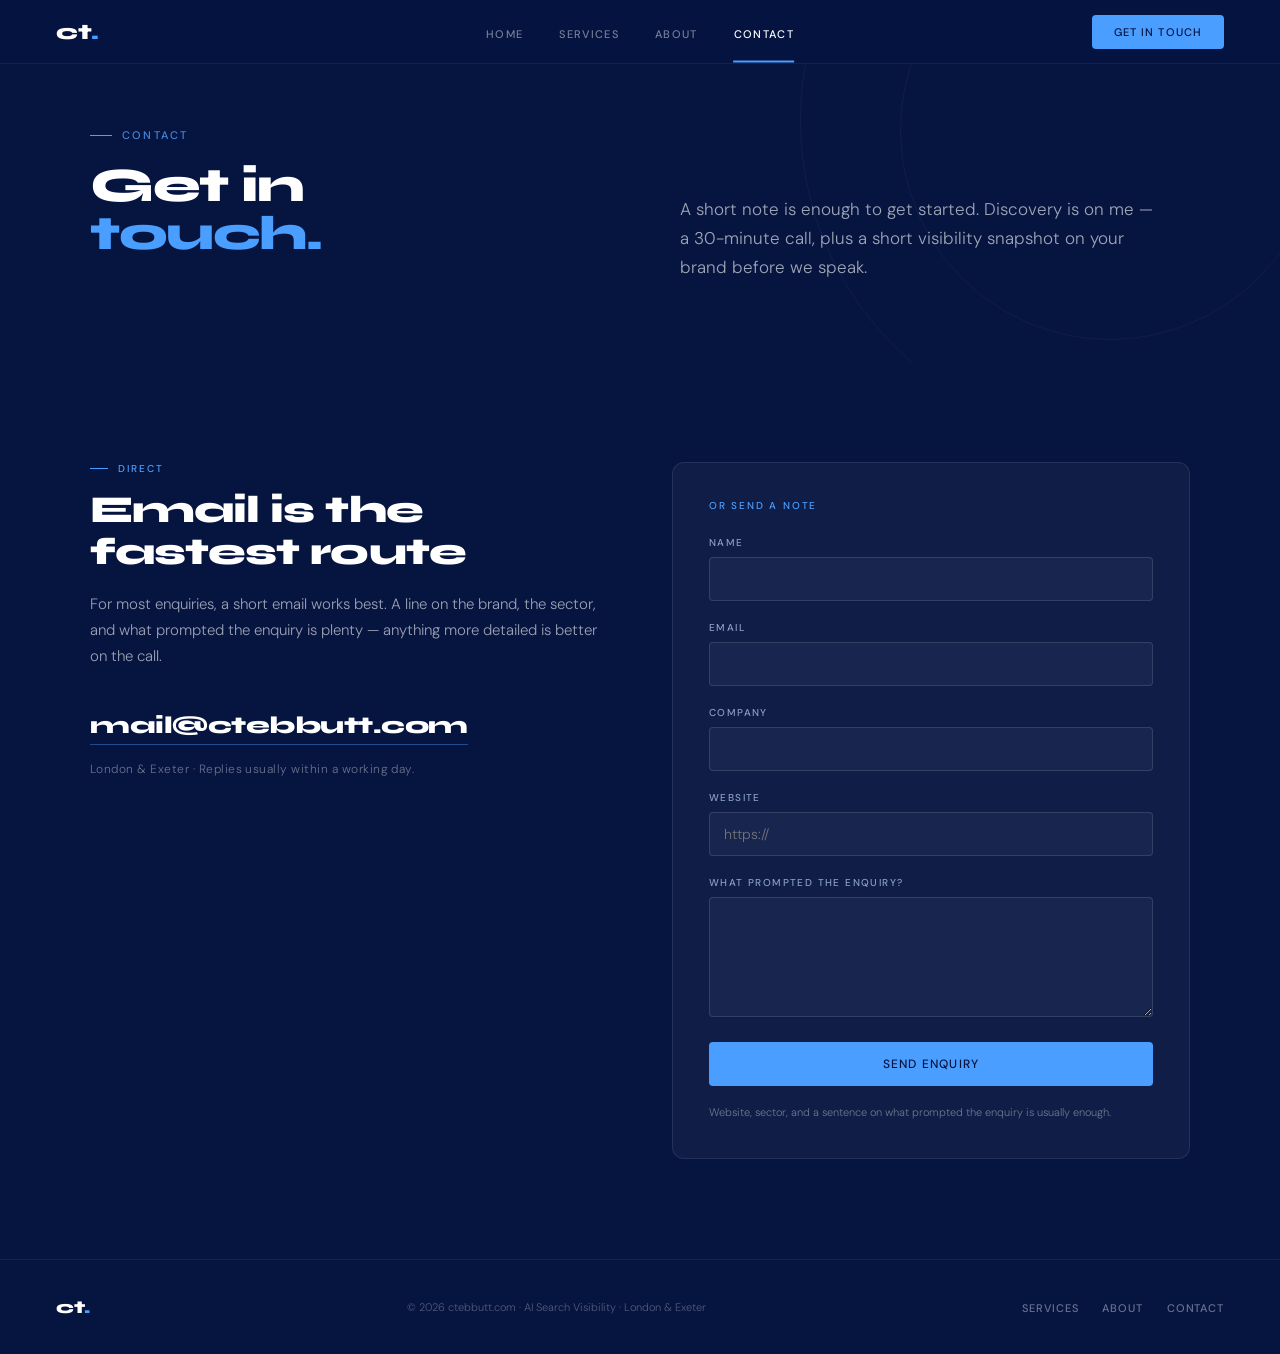
==== contact.html @ 01bd48d5 "Add files via upload" ====
<!DOCTYPE html>
<html lang="en">
<head>
<meta charset="UTF-8">
<meta name="viewport" content="width=device-width, initial-scale=1.0">
<title>Contact — ctebbutt.com</title>
<meta name="description" content="Get in touch about AI search visibility, a discovery call, or a possible engagement.">
<link rel="stylesheet" href="styles.css">
</head>
<body>
<nav id="nav" class="site-nav">
  <a href="index.html" class="nav-brand">ct<span>.</span></a>
  <ul class="nav-links">
    <li><a href="index.html">Home</a></li>
    <li><a href="services.html">Services</a></li>
    <li><a href="about.html">About</a></li>
    <li><a href="contact.html" class="active">Contact</a></li>
  </ul>
  <a href="contact.html" class="nav-cta">Get in Touch</a>
  <button class="nav-toggle" id="navToggle" aria-label="Open menu">
    <span></span><span></span><span></span>
  </button>
</nav>
<div class="mobile-menu" id="mobileMenu">
  <ul>
    <li><a href="index.html">Home</a></li>
    <li><a href="services.html">Services</a></li>
    <li><a href="about.html">About</a></li>
    <li><a href="contact.html" class="active">Contact</a></li>
  </ul>
</div>

<!-- HEADER -->
<section class="hero hero-page">
  <div class="hero-circle hero-circle-1"></div>
  <div class="hero-circle hero-circle-2"></div>
  <div class="hero-inner">
    <div class="hero-page-grid">
      <div class="hero-left">
        <div class="hero-eyebrow">Contact</div>
        <h1 class="hero-headline">Get in<br><em>touch</em><span class="dot">.</span></h1>
      </div>
      <div>
        <p class="hero-body">A short note is enough to get started. Discovery is on me — a 30-minute call, plus a short visibility snapshot on your brand before we speak.</p>
      </div>
    </div>
  </div>
</section>

<!-- CONTACT GRID -->
<section class="contact-section">
  <div class="contact-grid">
    <div class="reveal">
      <div class="section-eyebrow">Direct</div>
      <h2 class="section-title" style="color:var(--white);">Email is the<br>fastest route</h2>
      <div class="contact-text">
        <p>For most enquiries, a short email works best. A line on the brand, the sector, and what prompted the enquiry is plenty — anything more detailed is better on the call.</p>
      </div>
      <a href="mailto:mail@ctebbutt.com" class="contact-email-direct">mail@ctebbutt.com</a>
      <div class="contact-meta">London & Exeter · Replies usually within a working day.</div>
    </div>

    <div class="contact-form reveal">
      <div class="form-eyebrow">Or send a note</div>
      <form id="contactForm" novalidate>
        <div class="form-row">
          <label for="cname">Name</label>
          <input id="cname" name="name" type="text" required>
        </div>
        <div class="form-row">
          <label for="cemail">Email</label>
          <input id="cemail" name="email" type="email" required>
        </div>
        <div class="form-row">
          <label for="ccompany">Company</label>
          <input id="ccompany" name="company" type="text">
        </div>
        <div class="form-row">
          <label for="cwebsite">Website</label>
          <input id="cwebsite" name="website" type="url" placeholder="https://">
        </div>
        <div class="form-row">
          <label for="cmessage">What prompted the enquiry?</label>
          <textarea id="cmessage" name="message" required></textarea>
        </div>
        <button type="submit" class="btn-primary" style="width:100%;">Send enquiry</button>
        <div class="form-success" id="formSuccess">Thanks — your note's been received. You'll hear back shortly.</div>
        <div class="form-hint">Website, sector, and a sentence on what prompted the enquiry is usually enough.</div>
      </form>
    </div>
  </div>
</section>

<footer>
  <a href="index.html" class="footer-brand">ct<span>.</span></a>
  <span class="footer-note">© 2026 ctebbutt.com · AI Search Visibility · London & Exeter</span>
  <ul class="footer-links">
    <li><a href="services.html">Services</a></li>
    <li><a href="about.html">About</a></li>
    <li><a href="contact.html">Contact</a></li>
  </ul>
</footer>

<script src="site.js"></script>
</body>
</html>
---- styles.css ----
@font-face {
  font-family: 'Syne';
  font-style: normal;
  font-weight: 700;
  font-display: swap;
  src: url('[data-uri]') format('woff2');
}

@font-face {
  font-family: 'Syne';
  font-style: normal;
  font-weight: 800;
  font-display: swap;
  src: url('[data-uri]') format('woff2');
}

@font-face {
  font-family: 'DM Sans';
  font-style: normal;
  font-weight: 300;
  font-display: swap;
  src: url('[data-uri]') format('woff2');
}

@font-face {
  font-family: 'DM Sans';
  font-style: normal;
  font-weight: 400;
  font-display: swap;
  src: url('[data-uri]') format('woff2');
}

@font-face {
  font-family: 'DM Sans';
  font-style: normal;
  font-weight: 500;
  font-display: swap;
  src: url('[data-uri]') format('woff2');
}


/* ───────────────────────────────────────────────
   ct. — design tokens & shared system
   Aligned to ct-brand-directory.md §3
   ─────────────────────────────────────────────── */
:root {
  --navy:    #061440;
  --navy2:   #0d1f50;
  --blue:    #4A9EFF;
  --blue-t:  #E8F3FF;
  --slate:   #4a6080;
  --mist:    #8a9fc0;
  --cloud:   #e8edf5;
  --surface: #f4f7fb;
  --white:   #ffffff;
}

*, *::before, *::after { margin:0; padding:0; box-sizing:border-box; }
html { scroll-behavior:smooth; }

body {
  font-family:'DM Sans', sans-serif;
  background:var(--white);
  color:var(--navy);
  -webkit-font-smoothing:antialiased;
  font-weight:300;
}

a { color:inherit; }

/* ── ANIMATIONS ── */
@keyframes fadeUp {
  from { opacity:0; transform:translateY(28px); }
  to   { opacity:1; transform:translateY(0); }
}

.reveal {
  opacity:0;
  transform:translateY(20px);
  transition:opacity 0.55s ease, transform 0.55s ease;
}
.reveal.visible { opacity:1; transform:translateY(0); }

/* ── NAV ── */
nav.site-nav {
  position:fixed; top:0; left:0; right:0; z-index:100;
  height:64px;
  display:flex; align-items:center; justify-content:space-between;
  padding:0 56px;
  background:rgba(6,20,64,0.97);
  backdrop-filter:blur(12px);
  -webkit-backdrop-filter:blur(12px);
  border-bottom:1px solid rgba(255,255,255,0.06);
  transition:box-shadow 0.3s;
}
nav.site-nav.scrolled { box-shadow:0 4px 24px rgba(6,20,64,0.3); }

.nav-brand {
  font-family:'Syne',sans-serif;
  font-size:22px; font-weight:800;
  color:var(--white); letter-spacing:-0.02em;
  text-decoration:none;
  position:relative; z-index:2;
}
.nav-brand span { color:var(--blue); }

.nav-links {
  display:flex; gap:36px; list-style:none;
  position:absolute; left:50%; top:50%;
  transform:translate(-50%, -50%);
}
.nav-links a {
  font-size:11px; font-weight:500;
  letter-spacing:0.12em; text-transform:uppercase;
  color:rgba(255,255,255,0.45);
  text-decoration:none; transition:color 0.2s;
  position:relative;
}
.nav-links a:hover { color:var(--white); }
.nav-links a.active { color:var(--white); }
.nav-links a.active::after {
  content:''; position:absolute;
  left:0; right:0; bottom:-22px; height:2px;
  background:var(--blue);
}

.nav-cta {
  font-size:11px; font-weight:500;
  letter-spacing:0.1em; text-transform:uppercase;
  color:var(--navy); background:var(--blue);
  padding:10px 22px; border-radius:4px;
  text-decoration:none; transition:opacity 0.2s;
  border:none; cursor:pointer;
}
.nav-cta:hover { opacity:0.88; }

.nav-toggle {
  display:none;
  background:transparent; border:none;
  width:32px; height:32px;
  cursor:pointer; padding:0;
  position:relative;
}
.nav-toggle span {
  display:block; position:absolute; left:6px;
  width:20px; height:1.5px; background:var(--white);
  transition:transform 0.2s, top 0.2s, opacity 0.2s;
}
.nav-toggle span:nth-child(1) { top:11px; }
.nav-toggle span:nth-child(2) { top:16px; }
.nav-toggle span:nth-child(3) { top:21px; }
.nav-toggle.open span:nth-child(1) { top:16px; transform:rotate(45deg); }
.nav-toggle.open span:nth-child(2) { opacity:0; }
.nav-toggle.open span:nth-child(3) { top:16px; transform:rotate(-45deg); }

.mobile-menu {
  display:none;
  position:fixed; top:64px; left:0; right:0;
  background:var(--navy);
  border-bottom:1px solid rgba(255,255,255,0.08);
  padding:24px 56px 32px;
  z-index:99;
}
.mobile-menu.open { display:block; }
.mobile-menu ul { list-style:none; display:flex; flex-direction:column; gap:18px; }
.mobile-menu a {
  font-size:13px; font-weight:500;
  letter-spacing:0.12em; text-transform:uppercase;
  color:rgba(255,255,255,0.65);
  text-decoration:none;
}
.mobile-menu a.active { color:var(--white); }

/* ── HERO (navy, used on Home and as page header on inner pages) ── */
.hero {
  background:var(--navy);
  padding:128px 56px 96px;
  position:relative; overflow:hidden;
}
.hero.hero-tall { min-height:100vh; display:flex; align-items:center; }

.hero-circle {
  position:absolute; border-radius:50%; pointer-events:none;
  border:1px solid rgba(255,255,255,0.04);
}
.hero-circle-1 { width:640px; height:640px; top:-200px; right:-160px; }
.hero-circle-2 { width:420px; height:420px; top:-80px;  right:-40px; }

.hero-inner {
  max-width:1100px; margin:0 auto; width:100%;
}

.hero-grid {
  display:grid; grid-template-columns:1fr 1fr;
  gap:80px; align-items:center;
}

.hero-left { animation:fadeUp 0.8s ease both; }

.hero-eyebrow {
  font-size:11px; font-weight:500;
  letter-spacing:0.2em; text-transform:uppercase;
  color:rgba(74,158,255,0.85);
  margin-bottom:20px;
  display:flex; align-items:center; gap:10px;
}
.hero-eyebrow::before {
  content:''; width:22px; height:1px;
  background:var(--blue); display:block;
}

.hero-headline {
  font-family:'Syne',sans-serif;
  font-size:58px; font-weight:800;
  color:var(--white);
  letter-spacing:-0.03em; line-height:1.0;
  margin-bottom:24px;
}
.hero-headline em { font-style:normal; color:var(--blue); }
.hero-headline .dot { color:var(--blue); }

.hero-body {
  font-size:17px; font-weight:300;
  color:rgba(255,255,255,0.62);
  line-height:1.7; margin-bottom:40px;
  max-width:480px;
}

.hero-actions { display:flex; gap:18px; align-items:center; flex-wrap:wrap; }

.btn-primary {
  font-family:'DM Sans',sans-serif;
  font-size:12px; font-weight:500;
  letter-spacing:0.1em; text-transform:uppercase;
  color:var(--navy); background:var(--blue);
  padding:14px 28px; border-radius:4px;
  text-decoration:none; transition:opacity 0.2s, transform 0.15s;
  display:inline-block;
  border:none; cursor:pointer;
}
.btn-primary:hover { opacity:0.88; transform:translateY(-1px); }

.btn-ghost {
  font-size:12px; font-weight:500;
  letter-spacing:0.1em; text-transform:uppercase;
  color:rgba(255,255,255,0.5);
  text-decoration:none;
  display:flex; align-items:center; gap:8px;
  transition:color 0.2s, gap 0.2s;
  background:transparent; border:none; cursor:pointer;
  padding:14px 0;
}
.btn-ghost:hover { color:var(--white); gap:12px; }
.btn-ghost::after { content:'→'; }

/* Inner-page hero: shorter, single-column header */
.hero.hero-page {
  padding:128px 56px 80px;
  min-height:auto;
}
.hero-page .hero-inner { max-width:1100px; }
.hero-page-grid {
  display:grid; grid-template-columns:1fr 1fr;
  gap:80px; align-items:end;
}
.hero-page .hero-headline { font-size:48px; }
.hero-page .hero-body { margin-bottom:0; }

/* Hero card (home only) */
.hero-right { animation:fadeUp 0.8s 0.18s ease both; }

.hero-card {
  background:rgba(255,255,255,0.04);
  border:1px solid rgba(255,255,255,0.09);
  border-radius:14px; padding:36px;
  position:relative; overflow:hidden;
}
.hero-card::before {
  content:'';
  position:absolute; top:-50px; right:-50px;
  width:160px; height:160px; border-radius:50%;
  border:1px solid rgba(74,158,255,0.1);
}
.hc-label {
  font-size:10px; font-weight:500;
  letter-spacing:0.18em; text-transform:uppercase;
  color:rgba(74,158,255,0.7); margin-bottom:24px;
}
.hc-pillars { display:flex; flex-direction:column; gap:16px; margin-bottom:24px; }
.hc-pillar {
  background:rgba(255,255,255,0.05);
  border:1px solid rgba(255,255,255,0.07);
  border-left:2px solid var(--blue);
  border-radius:6px; padding:18px 20px;
}
.hc-pillar-name {
  font-family:'Syne',sans-serif;
  font-size:14px; font-weight:800;
  color:var(--white); margin-bottom:5px;
  letter-spacing:-0.01em;
}
.hc-pillar-desc {
  font-size:12px; font-weight:300;
  color:rgba(255,255,255,0.5); line-height:1.55;
}
.hc-rule { height:1px; background:rgba(255,255,255,0.07); margin-bottom:18px; }
.hc-tools { display:flex; flex-wrap:wrap; gap:7px; }
.hc-tool {
  font-size:10px; font-weight:500;
  letter-spacing:0.08em; text-transform:uppercase;
  color:rgba(255,255,255,0.4);
  background:rgba(255,255,255,0.04);
  border:1px solid rgba(255,255,255,0.08);
  padding:5px 12px; border-radius:3px;
}

/* ── SHARED SECTION ── */
section { padding:100px 56px; }

.section-inner { max-width:1100px; margin:0 auto; }
.section-inner.narrow { max-width:780px; }

.section-eyebrow {
  font-size:10px; font-weight:500;
  letter-spacing:0.2em; text-transform:uppercase;
  color:var(--blue); margin-bottom:14px;
  display:flex; align-items:center; gap:10px;
}
.section-eyebrow::before {
  content:''; width:18px; height:1px;
  background:var(--blue); display:block;
}

.section-title {
  font-family:'Syne',sans-serif;
  font-size:38px; font-weight:800;
  letter-spacing:-0.025em; line-height:1.1;
  margin-bottom:18px;
  color:var(--navy);
}

.section-sub {
  font-size:16px; font-weight:300;
  color:var(--slate); line-height:1.7;
  max-width:580px; margin-bottom:56px;
}

.section-prose {
  font-size:16px; font-weight:300;
  color:var(--slate); line-height:1.75;
  max-width:680px;
}
.section-prose p { margin-bottom:20px; }
.section-prose p:last-child { margin-bottom:0; }
.section-prose strong { color:var(--navy); font-weight:500; }

/* ── 3-column card grids ── */
.cards-3 {
  display:grid; grid-template-columns:repeat(3,1fr);
  gap:20px;
}
.cards-2 {
  display:grid; grid-template-columns:repeat(2,1fr);
  gap:20px;
}

.card {
  background:var(--white);
  border:1px solid var(--cloud);
  border-radius:12px; padding:36px 30px;
  transition:border-color 0.2s, transform 0.2s, box-shadow 0.2s;
}
.card:hover {
  border-color:var(--blue);
  transform:translateY(-3px);
  box-shadow:0 12px 32px rgba(74,158,255,0.1);
}

.card-eyebrow {
  font-family:'Syne',sans-serif;
  font-size:11px; font-weight:700;
  letter-spacing:0.15em; color:var(--blue);
  margin-bottom:20px;
}

.card-title {
  font-family:'Syne',sans-serif;
  font-size:19px; font-weight:700;
  color:var(--navy); letter-spacing:-0.01em;
  line-height:1.2; margin-bottom:12px;
}

.card-desc {
  font-size:14px; font-weight:300;
  color:var(--slate); line-height:1.7;
  margin-bottom:0;
}

.card-rule { height:1px; background:var(--cloud); margin:22px 0 18px; }

.card-meta {
  font-size:10px; font-weight:500;
  letter-spacing:0.14em; text-transform:uppercase;
  color:var(--mist); margin-bottom:10px;
}

.card-list { list-style:none; display:flex; flex-direction:column; gap:7px; }
.card-list li {
  font-size:13px; color:var(--slate); font-weight:300;
  padding-left:14px; position:relative;
}
.card-list li::before {
  content:''; position:absolute; left:0; top:9px;
  width:5px; height:1px; background:var(--blue);
}

/* Surface section variant */
.section-surface {
  background:var(--surface);
  border-top:1px solid var(--cloud);
  border-bottom:1px solid var(--cloud);
}

/* ── Pillar strip (home: clarity / credibility / citability) ── */
.pillar-strip {
  display:grid; grid-template-columns:repeat(3,1fr);
  gap:0;
  border-top:1px solid var(--cloud);
  border-bottom:1px solid var(--cloud);
}
.pillar {
  padding:48px 36px;
  border-right:1px solid var(--cloud);
  position:relative;
}
.pillar:last-child { border-right:none; }
.pillar::before {
  content:''; position:absolute; top:0; left:0;
  width:32px; height:2px; background:var(--blue);
}
.pillar-name {
  font-family:'Syne',sans-serif;
  font-size:22px; font-weight:800;
  color:var(--navy); letter-spacing:-0.02em;
  margin-bottom:10px;
}
.pillar-desc {
  font-size:14px; font-weight:300;
  color:var(--slate); line-height:1.65;
}

/* ── Numbered process / steps strip ── */
.process-grid {
  display:grid; grid-template-columns:repeat(3,1fr);
  gap:0; position:relative;
}
.process-grid::before {
  content:''; position:absolute;
  top:27px; left:0; right:0; height:1px;
  background:var(--cloud); z-index:0;
}
.process-step { padding-right:32px; position:relative; z-index:1; }
.process-num {
  width:54px; height:54px; border-radius:50%;
  background:var(--white); border:1px solid var(--cloud);
  display:flex; align-items:center; justify-content:center;
  font-family:'Syne',sans-serif; font-size:14px; font-weight:800;
  color:var(--navy); margin-bottom:24px;
  transition:background 0.2s, border-color 0.2s, color 0.2s;
}
.process-step:hover .process-num {
  background:var(--navy); color:var(--white);
  border-color:var(--navy);
}
.process-title {
  font-family:'Syne',sans-serif;
  font-size:16px; font-weight:700;
  color:var(--navy); margin-bottom:10px;
}
.process-desc {
  font-size:13px; font-weight:300;
  color:var(--slate); line-height:1.65;
}

/* ── Method assessed list (left rule cards stack) ── */
.assessed-list { display:flex; flex-direction:column; gap:0;
  border-top:1px solid var(--cloud);
}
.assessed-row {
  display:grid; grid-template-columns:auto 1fr;
  gap:48px;
  padding:32px 0;
  border-bottom:1px solid var(--cloud);
  align-items:start;
}
.assessed-num {
  font-family:'Syne',sans-serif;
  font-size:24px; font-weight:800;
  color:var(--blue); letter-spacing:-0.02em;
  min-width:52px;
}
.assessed-body { max-width:680px; }
.assessed-title {
  font-family:'Syne',sans-serif;
  font-size:18px; font-weight:700;
  color:var(--navy); margin-bottom:8px;
  letter-spacing:-0.01em;
}
.assessed-desc {
  font-size:14px; font-weight:300;
  color:var(--slate); line-height:1.7;
}

/* ── Principles list (Method) ── */
.principles { display:flex; flex-direction:column; gap:18px; max-width:780px; }
.principle {
  background:var(--surface);
  border:1px solid var(--cloud);
  border-left:3px solid var(--blue);
  border-radius:6px;
  padding:22px 26px;
}
.principle-title {
  font-family:'Syne',sans-serif;
  font-size:14px; font-weight:700;
  color:var(--navy); letter-spacing:0.02em;
  text-transform:uppercase;
  margin-bottom:6px;
}
.principle-text {
  font-size:14px; font-weight:300;
  color:var(--slate); line-height:1.65;
}

/* ── DARK ON-NAVY VARIANT ── */
.section-dark { background:var(--navy); }
.section-dark .section-title { color:var(--white); }
.section-dark .section-sub   { color:rgba(255,255,255,0.55); }
.section-dark .section-prose { color:rgba(255,255,255,0.6); }
.section-dark .section-prose strong { color:var(--white); }

.dark-cards {
  display:grid; grid-template-columns:repeat(3,1fr);
  gap:20px;
}
.dark-card {
  background:rgba(255,255,255,0.04);
  border:1px solid rgba(255,255,255,0.08);
  border-radius:10px; padding:32px 28px;
  transition:background 0.2s, border-color 0.2s;
}
.dark-card:hover {
  background:rgba(255,255,255,0.07);
  border-color:rgba(74,158,255,0.3);
}
.dark-card-icon {
  width:38px; height:38px; border-radius:8px;
  background:rgba(74,158,255,0.1);
  border:1px solid rgba(74,158,255,0.18);
  display:flex; align-items:center; justify-content:center;
  font-family:'Syne',sans-serif;
  font-size:16px; font-weight:800;
  color:var(--blue);
  margin-bottom:18px;
}
.dark-card-title {
  font-family:'Syne',sans-serif;
  font-size:16px; font-weight:700;
  color:var(--white); margin-bottom:10px;
  letter-spacing:-0.01em;
}
.dark-card-desc {
  font-size:13px; font-weight:300;
  color:rgba(255,255,255,0.5); line-height:1.65;
}

/* ── Highlighted callout (Sky Blue left rule card) ── */
.callout {
  background:var(--surface);
  border:1px solid var(--cloud);
  border-left:3px solid var(--blue);
  border-radius:6px;
  padding:32px 36px;
  max-width:780px;
}
.callout-eyebrow {
  font-size:10px; font-weight:500;
  letter-spacing:0.18em; text-transform:uppercase;
  color:var(--blue); margin-bottom:12px;
}
.callout-title {
  font-family:'Syne',sans-serif;
  font-size:18px; font-weight:700;
  color:var(--navy); margin-bottom:10px;
  letter-spacing:-0.01em;
}
.callout-text {
  font-size:14px; font-weight:300;
  color:var(--slate); line-height:1.7;
}

/* ── Best-fit who section (Surface 2-col) ── */
.who-grid { display:grid; grid-template-columns:repeat(2,1fr); gap:18px; }
.who-card {
  background:var(--surface);
  border:1px solid var(--cloud);
  border-radius:10px; padding:28px 30px;
  display:flex; gap:18px; align-items:flex-start;
  transition:border-color 0.2s, transform 0.2s;
}
.who-card:hover { border-color:var(--blue); transform:translateY(-2px); }
.who-icon {
  font-family:'Syne',sans-serif;
  font-size:18px; font-weight:800;
  color:var(--blue);
  flex-shrink:0; margin-top:2px;
  width:32px;
}
.who-title {
  font-family:'Syne',sans-serif;
  font-size:15px; font-weight:700;
  color:var(--navy); margin-bottom:6px;
}
.who-desc {
  font-size:13px; font-weight:300;
  color:var(--slate); line-height:1.6;
}

/* ── CTA strip (between sections) ── */
.cta-strip {
  background:var(--navy);
  padding:80px 56px;
  text-align:center;
}
.cta-strip-inner { max-width:680px; margin:0 auto; }
.cta-strip-title {
  font-family:'Syne',sans-serif;
  font-size:30px; font-weight:800;
  color:var(--white); letter-spacing:-0.025em;
  line-height:1.2; margin-bottom:18px;
}
.cta-strip-text {
  font-size:15px; font-weight:300;
  color:rgba(255,255,255,0.55);
  line-height:1.7; margin-bottom:32px;
}

/* ── CONTACT page ── */
.contact-section { background:var(--navy); }
.contact-section .section-title { color:var(--white); }
.contact-grid {
  display:grid; grid-template-columns:1fr 1fr;
  gap:64px; align-items:start;
  max-width:1100px; margin:0 auto;
}
.contact-text {
  font-size:15px; font-weight:300;
  color:rgba(255,255,255,0.6);
  line-height:1.75;
}
.contact-text p { margin-bottom:18px; }
.contact-email-direct {
  font-family:'Syne',sans-serif;
  font-size:24px; font-weight:800;
  color:var(--white); letter-spacing:-0.02em;
  text-decoration:none; display:inline-block;
  margin:24px 0 16px;
  border-bottom:1px solid rgba(74,158,255,0.4);
  padding-bottom:4px;
  transition:color 0.2s, border-color 0.2s;
}
.contact-email-direct:hover { color:var(--blue); border-color:var(--blue); }
.contact-meta {
  font-size:12px; font-weight:300;
  color:rgba(255,255,255,0.4);
  letter-spacing:0.04em;
}
.contact-form {
  background:rgba(255,255,255,0.04);
  border:1px solid rgba(255,255,255,0.09);
  border-radius:12px;
  padding:36px;
}
.form-eyebrow {
  font-size:10px; font-weight:500;
  letter-spacing:0.18em; text-transform:uppercase;
  color:var(--blue); margin-bottom:24px;
}
.form-row { margin-bottom:20px; }
.form-row label {
  display:block;
  font-size:10px; font-weight:500;
  letter-spacing:0.14em; text-transform:uppercase;
  color:var(--mist); margin-bottom:8px;
}
.form-row input,
.form-row textarea {
  width:100%;
  background:rgba(255,255,255,0.04);
  border:1px solid rgba(255,255,255,0.12);
  border-radius:4px;
  padding:12px 14px;
  font-family:'DM Sans',sans-serif;
  font-size:14px; font-weight:300;
  color:var(--white);
  transition:border-color 0.2s, background 0.2s;
}
.form-row input:focus,
.form-row textarea:focus {
  outline:none;
  border-color:var(--blue);
  background:rgba(255,255,255,0.06);
}
.form-row textarea { resize:vertical; min-height:120px; }
.form-hint {
  font-size:11px; font-weight:300;
  color:rgba(255,255,255,0.4);
  margin-top:18px; line-height:1.6;
}
.form-success {
  display:none;
  font-size:13px;
  color:var(--blue);
  padding:14px;
  background:rgba(74,158,255,0.06);
  border:1px solid rgba(74,158,255,0.2);
  border-radius:4px;
  margin-top:14px;
}
.form-success.shown { display:block; }

/* ── About page bio ── */
.about-grid {
  display:grid; grid-template-columns:1fr 1fr;
  gap:64px; align-items:start;
}
.about-portrait {
  background:#ffffff;
  border:1px solid var(--cloud);
  border-radius:14px;
  aspect-ratio:1/1;
  display:flex; align-items:center; justify-content:center;
  position:relative; overflow:hidden;
}
.about-portrait-memoji {
  width:85%;
  height:85%;
  object-fit:contain;
  object-position:center center;
  display:block;
}
.about-portrait-cap { display:none; }

/* ── FOOTER ── */
footer {
  background:var(--navy);
  border-top:1px solid rgba(255,255,255,0.06);
  padding:36px 56px;
  display:flex; align-items:center; justify-content:space-between;
  flex-wrap:wrap; gap:18px;
}
.footer-brand {
  font-family:'Syne',sans-serif;
  font-size:18px; font-weight:800;
  color:var(--white); letter-spacing:-0.02em;
  text-decoration:none;
}
.footer-brand span { color:var(--blue); }
.footer-note {
  font-size:11px; color:rgba(255,255,255,0.3); font-weight:300;
}
.footer-links { display:flex; gap:24px; list-style:none; }
.footer-links a {
  font-size:11px; color:rgba(255,255,255,0.4);
  text-decoration:none; letter-spacing:0.08em;
  text-transform:uppercase; font-weight:500;
  transition:color 0.2s;
}
.footer-links a:hover { color:var(--white); }

/* ── RESPONSIVE ── */
@media(max-width:1000px){
  .hero-grid, .hero-page-grid, .about-grid, .contact-grid {
    grid-template-columns:1fr; gap:48px;
  }
  .hero-page-grid { align-items:start; }
  .cards-3, .dark-cards { grid-template-columns:1fr 1fr; }
  .pillar-strip { grid-template-columns:1fr; }
  .pillar { border-right:none; border-bottom:1px solid var(--cloud); }
  .pillar:last-child { border-bottom:none; }
  .process-grid { grid-template-columns:1fr 1fr; gap:40px; }
  .process-grid::before { display:none; }
}

@media(max-width:720px){
  nav.site-nav { padding:0 24px; }
  nav.site-nav .nav-links { display:none; }
  nav.site-nav .nav-cta { display:none; }
  .nav-toggle { display:block; }
  .mobile-menu { padding:24px; }

  .hero, .hero.hero-page { padding:96px 24px 64px; }
  .hero-headline { font-size:38px; }
  .hero-page .hero-headline { font-size:34px; }

  section { padding:72px 24px; }
  .section-title { font-size:30px; }

  .cards-3, .cards-2, .dark-cards, .who-grid {
    grid-template-columns:1fr;
  }
  .process-grid { grid-template-columns:1fr; }

  .assessed-row { grid-template-columns:1fr; gap:8px; }

  .cta-strip { padding:56px 24px; }
  .cta-strip-title { font-size:24px; }

  footer {
    padding:24px;
    flex-direction:column; gap:14px; text-align:center;
  }

  .about-portrait-mark { font-size:80px; }

  .contact-form { padding:28px 24px; }
}

/* ── PRICING GRID ── */
.pricing-grid {
  display:grid; grid-template-columns:repeat(4,1fr);
  gap:20px; align-items:start;
}
.pricing-card {
  background:var(--white);
  border:1px solid var(--cloud);
  border-radius:12px; padding:32px 28px;
  transition:border-color 0.2s, transform 0.2s, box-shadow 0.2s;
}
.pricing-card:hover {
  border-color:var(--blue);
  transform:translateY(-3px);
  box-shadow:0 12px 32px rgba(74,158,255,0.1);
}
.pricing-card--featured {
  border-color:var(--blue);
  background:var(--navy);
}
.pricing-card--featured .pricing-phase { color:rgba(74,158,255,0.8); }
.pricing-card--featured .pricing-name { color:var(--white); }
.pricing-card--featured .pricing-price { color:var(--white); }
.pricing-card--featured .pricing-rule { background:rgba(255,255,255,0.1); }
.pricing-card--featured .pricing-list li { color:rgba(255,255,255,0.65); }
.pricing-card--featured .pricing-list li::before { background:var(--blue); }
.pricing-card--featured .pricing-note { color:rgba(74,158,255,0.7); }
.pricing-card--featured:hover { box-shadow:0 12px 40px rgba(6,20,64,0.4); }

.pricing-phase {
  font-size:10px; font-weight:500;
  letter-spacing:0.18em; text-transform:uppercase;
  color:var(--blue); margin-bottom:10px;
}
.pricing-name {
  font-family:'Syne',sans-serif;
  font-size:17px; font-weight:800;
  color:var(--navy); letter-spacing:-0.01em;
  line-height:1.2; margin-bottom:16px;
}
.pricing-price {
  font-family:'Syne',sans-serif;
  font-size:26px; font-weight:800;
  color:var(--navy); letter-spacing:-0.03em;
  line-height:1;
}
.pricing-rule {
  height:1px; background:var(--cloud);
  margin:20px 0;
}
.pricing-list {
  list-style:none;
  display:flex; flex-direction:column; gap:9px;
}
.pricing-list li {
  font-size:13px; font-weight:300;
  color:var(--slate); line-height:1.5;
  padding-left:16px; position:relative;
}
.pricing-list li::before {
  content:''; position:absolute;
  left:0; top:8px;
  width:6px; height:1px;
  background:var(--blue);
}
.pricing-note {
  font-size:11px; font-weight:400;
  color:var(--mist);
  letter-spacing:0.04em;
  margin-top:18px;
}

/* ── REPORT MOCK ── */
.report-mock {
  border:1px solid var(--cloud);
  border-radius:14px;
  overflow:hidden;
  box-shadow:0 8px 48px rgba(6,20,64,0.08);
  max-width:860px;
}
.report-mock-bar {
  background:var(--surface);
  border-bottom:1px solid var(--cloud);
  padding:12px 20px;
  display:flex; align-items:center; gap:8px;
}
.report-mock-dot {
  width:10px; height:10px; border-radius:50%;
  background:var(--cloud);
}
.report-mock-label {
  font-size:11px; font-weight:500;
  letter-spacing:0.1em; text-transform:uppercase;
  color:var(--mist); margin-left:8px;
}
.report-mock-body {
  background:var(--white);
  padding:32px 36px;
}
.report-header {
  display:flex; align-items:flex-start;
  justify-content:space-between;
  margin-bottom:32px;
  padding-bottom:24px;
  border-bottom:1px solid var(--cloud);
  flex-wrap:wrap; gap:16px;
}
.report-brand-block {
  display:flex; flex-direction:column; gap:6px;
}
.report-brand {
  font-family:'Syne',sans-serif;
  font-size:20px; font-weight:800;
  color:var(--navy); letter-spacing:-0.02em;
}
.report-brand span { color:var(--blue); }
.report-period {
  font-size:11px; font-weight:400;
  color:var(--mist); letter-spacing:0.04em;
}
.report-summary-chips {
  display:flex; gap:8px; flex-wrap:wrap; align-items:flex-start;
}
.chip {
  font-size:11px; font-weight:500;
  letter-spacing:0.06em;
  padding:6px 12px; border-radius:100px;
}
.chip--up {
  background:rgba(74,158,255,0.08);
  color:var(--blue);
  border:1px solid rgba(74,158,255,0.2);
}
.chip--neutral {
  background:var(--surface);
  color:var(--slate);
  border:1px solid var(--cloud);
}
.report-metrics {
  display:flex; flex-direction:column;
  margin-bottom:28px;
}
.metric-row {
  display:grid; grid-template-columns:200px 1fr;
  gap:32px; align-items:center;
  padding:18px 0;
  border-bottom:1px solid var(--cloud);
}
.metric-row:first-child { border-top:1px solid var(--cloud); }
.metric-label {
  font-family:'Syne',sans-serif;
  font-size:13px; font-weight:700;
  color:var(--navy); letter-spacing:-0.01em;
  display:flex; flex-direction:column; gap:4px;
}
.metric-sub {
  font-family:'DM Sans',sans-serif;
  font-size:11px; font-weight:300;
  color:var(--mist); letter-spacing:0;
}
.metric-bars { display:flex; flex-direction:column; gap:8px; }
.mbar-group {
  display:grid; grid-template-columns:72px 1fr 44px;
  gap:10px; align-items:center;
}
.mbar-label {
  font-size:10px; font-weight:500;
  letter-spacing:0.08em; text-transform:uppercase;
  color:var(--mist);
}
.mbar-track {
  height:8px; background:var(--surface);
  border-radius:4px; overflow:hidden;
}
.mbar-fill {
  height:100%; background:var(--blue);
  border-radius:4px;
}
.mbar-fill--ghost { background:var(--cloud); }
.mbar-val {
  font-family:'Syne',sans-serif;
  font-size:12px; font-weight:700;
  color:var(--slate); text-align:right;
}
.mbar-val--up { color:var(--blue); }
.sentiment-track { display:flex; gap:2px; }
.sent-fill { height:100%; }
.sent-fill:first-child { border-radius:4px 0 0 4px; }
.sent-fill:last-child { border-radius:0 4px 4px 0; }
.sent-pos { background:var(--blue); }
.sent-neu { background:var(--mist); opacity:0.5; }
.sent-neg { background:#c8d0e0; }
.engine-section { margin-top:4px; }
.engine-section-label {
  font-size:10px; font-weight:500;
  letter-spacing:0.18em; text-transform:uppercase;
  color:var(--blue); margin-bottom:14px;
  display:flex; align-items:center; gap:10px;
}
.engine-section-label::before {
  content:''; width:14px; height:1px;
  background:var(--blue); display:block;
}
.engine-grid {
  display:grid; grid-template-columns:repeat(5,1fr);
  gap:12px;
}
.engine-cell {
  background:var(--surface);
  border:1px solid var(--cloud);
  border-radius:8px; padding:16px 14px;
  text-align:center;
}
.engine-name {
  font-size:10px; font-weight:500;
  letter-spacing:0.1em; text-transform:uppercase;
  color:var(--mist); margin-bottom:8px;
}
.engine-val {
  font-family:'Syne',sans-serif;
  font-size:22px; font-weight:800;
  color:var(--navy); letter-spacing:-0.02em;
  margin-bottom:4px;
}
.engine-delta {
  font-size:11px; font-weight:500;
  letter-spacing:0.06em;
}
.engine-delta--up { color:var(--blue); }
.engine-delta--neutral { color:var(--mist); }
.report-footer-note {
  font-size:11px; font-weight:300;
  color:var(--mist); margin-top:24px;
  padding-top:18px;
  border-top:1px solid var(--cloud);
  font-style:italic;
}

@media(max-width:1000px){
  .pricing-grid { grid-template-columns:1fr 1fr; }
  .engine-grid { grid-template-columns:repeat(3,1fr); }
  .metric-row { grid-template-columns:1fr; gap:12px; }
}
@media(max-width:720px){
  .pricing-grid { grid-template-columns:1fr; }
  .engine-grid { grid-template-columns:repeat(2,1fr); }
  .report-mock-body { padding:20px; }
  .mbar-group { grid-template-columns:60px 1fr 40px; }
}

/* ── METRIC DEFINITIONS (services report section) ── */
.metric-defs {
  margin-bottom: 40px;
}
.metric-def-eyebrow {
  font-size:10px; font-weight:500;
  letter-spacing:0.18em; text-transform:uppercase;
  color:var(--blue); margin-bottom:16px;
  display:flex; align-items:center; gap:10px;
}
.metric-def-eyebrow::before {
  content:''; width:14px; height:1px;
  background:var(--blue); display:block;
}
.metric-def-grid {
  display:grid; grid-template-columns:repeat(3,1fr);
  gap:12px;
}
.metric-def-item {
  background:var(--white);
  border:1px solid var(--cloud);
  border-radius:8px;
  padding:18px 20px;
}
.metric-def-name {
  font-family:'Syne',sans-serif;
  font-size:13px; font-weight:700;
  color:var(--navy); margin-bottom:6px;
  letter-spacing:-0.01em;
}
.metric-def-desc {
  font-size:12px; font-weight:300;
  color:var(--slate); line-height:1.6;
}

/* ── REPORT PLATFORM TABS ── */
.report-platform-tabs {
  display:flex; gap:0;
  border-bottom:1px solid var(--cloud);
  margin-bottom:24px;
}
.report-platform-tab {
  font-size:11px; font-weight:500;
  letter-spacing:0.1em; text-transform:uppercase;
  color:var(--mist);
  padding:10px 20px;
  border-bottom:2px solid transparent;
  margin-bottom:-1px;
  cursor:default;
}
.report-platform-tab--active {
  color:var(--navy);
  border-bottom-color:var(--blue);
}
.report-platform-tab--dim {
  margin-left:auto;
  color:var(--cloud);
  font-size:10px;
}

/* ── REPORT SCORECARD TILES ── */
.report-scorecard {
  display:grid; grid-template-columns:repeat(6,1fr);
  gap:10px; margin-bottom:28px;
}
.scorecard-tile {
  background:var(--surface);
  border:1px solid var(--cloud);
  border-radius:8px;
  padding:16px 14px;
  text-align:center;
}
.scorecard-metric {
  font-size:10px; font-weight:500;
  letter-spacing:0.08em; text-transform:uppercase;
  color:var(--mist); margin-bottom:8px;
}
.scorecard-val {
  font-family:'Syne',sans-serif;
  font-size:22px; font-weight:800;
  color:var(--navy); letter-spacing:-0.02em;
  margin-bottom:6px; line-height:1;
}
.scorecard-unit {
  font-size:13px; font-weight:400;
  color:var(--mist);
}
.scorecard-delta {
  font-size:10px; font-weight:500;
  letter-spacing:0.04em;
}
.scorecard-delta--up { color:var(--blue); }
.scorecard-delta--neutral { color:var(--mist); }

/* ── REPORT MOVEMENT TABLE ── */
.report-table-wrap { margin-bottom:24px; }
.report-table-label {
  font-size:10px; font-weight:500;
  letter-spacing:0.18em; text-transform:uppercase;
  color:var(--blue); margin-bottom:12px;
  display:flex; align-items:center; gap:10px;
}
.report-table-label::before {
  content:''; width:14px; height:1px;
  background:var(--blue); display:block;
}
.report-table {
  width:100%; border-collapse:collapse;
  font-size:13px;
}
.report-table thead tr {
  border-bottom:1px solid var(--cloud);
}
.report-table th {
  font-size:10px; font-weight:500;
  letter-spacing:0.1em; text-transform:uppercase;
  color:var(--mist);
  padding:8px 12px; text-align:left;
}
.report-table th:not(:first-child) { text-align:right; }
.report-table tbody tr {
  border-bottom:1px solid var(--cloud);
}
.report-table tbody tr:last-child { border-bottom:none; }
.report-table td {
  padding:10px 12px;
  font-weight:300; color:var(--slate);
}
.report-table td:not(:first-child) { text-align:right; }
.report-table td strong { font-weight:600; color:var(--navy); }
.td-up { color:var(--blue) !important; font-weight:500 !important; }
.td-neutral { color:var(--mist) !important; }

/* ── REPORT ANALYTICS ROW ── */
.report-analytics-row {
  background:var(--surface);
  border:1px solid var(--cloud);
  border-radius:8px;
  padding:20px 24px;
  margin-bottom:4px;
}
.report-analytics-label {
  font-size:10px; font-weight:500;
  letter-spacing:0.18em; text-transform:uppercase;
  color:var(--blue); margin-bottom:14px;
  display:flex; align-items:center; gap:10px;
}
.report-analytics-label::before {
  content:''; width:14px; height:1px;
  background:var(--blue); display:block;
}
.report-analytics-cells {
  display:flex; gap:32px;
}
.analytics-cell { display:flex; flex-direction:column; gap:4px; }
.analytics-cell-label {
  font-size:10px; font-weight:500;
  letter-spacing:0.08em; text-transform:uppercase;
  color:var(--mist);
}
.analytics-cell-val {
  font-family:'Syne',sans-serif;
  font-size:22px; font-weight:800;
  color:var(--navy); letter-spacing:-0.02em;
}
.analytics-cell-delta {
  font-size:11px; font-weight:500;
}
.analytics-cell-delta--up { color:var(--blue); }

/* ── RESPONSIVE additions ── */
@media(max-width:1000px){
  .report-scorecard { grid-template-columns:repeat(3,1fr); }
  .metric-def-grid { grid-template-columns:repeat(2,1fr); }
}
@media(max-width:720px){
  .report-scorecard { grid-template-columns:repeat(2,1fr); }
  .metric-def-grid { grid-template-columns:1fr; }
  .report-analytics-cells { flex-direction:column; gap:16px; }
  .report-platform-tab--dim { display:none; }
}
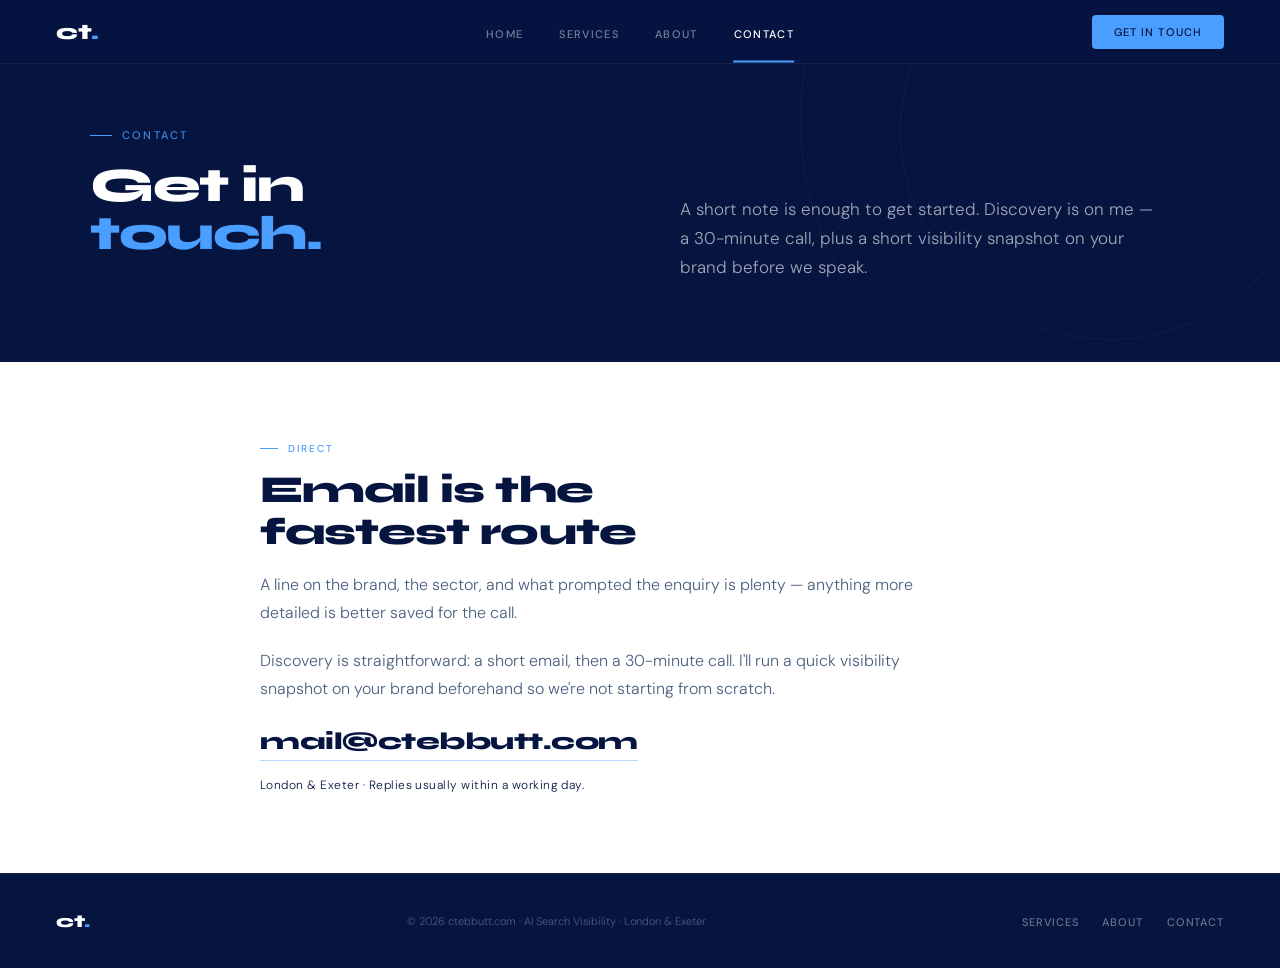
==== commit ff7a6b2e: "Add files via upload" ====
--- a/contact.html
+++ b/contact.html
@@ -3,9 +3,23 @@
 <head>
 <meta charset="UTF-8">
 <meta name="viewport" content="width=device-width, initial-scale=1.0">
-<title>Contact — ctebbutt.com</title>
+<title>ct. — Contact</title>
 <meta name="description" content="Get in touch about AI search visibility, a discovery call, or a possible engagement.">
 <link rel="stylesheet" href="styles.css">
+<link rel="icon" type="image/x-icon" href="favicon.ico">
+<link rel="icon" type="image/png" sizes="32x32" href="favicon-32x32.png">
+<link rel="icon" type="image/png" sizes="16x16" href="favicon-16x16.png">
+<link rel="apple-touch-icon" sizes="180x180" href="apple-touch-icon.png">
+<meta property="og:type" content="website">
+<meta property="og:title" content="ct. — Contact">
+<meta property="og:description" content="Get in touch about AI search visibility, a discovery call, or a possible engagement.">
+<meta property="og:image" content="og-image.png">
+<meta property="og:image:width" content="1200">
+<meta property="og:image:height" content="630">
+<meta name="twitter:card" content="summary_large_image">
+<meta name="twitter:title" content="ct. — Contact">
+<meta name="twitter:description" content="Get in touch about AI search visibility, a discovery call, or a possible engagement.">
+<meta name="twitter:image" content="og-image.png">
 </head>
 <body>
 <nav id="nav" class="site-nav">
@@ -47,46 +61,18 @@
   </div>
 </section>
 
-<!-- CONTACT GRID -->
-<section class="contact-section">
-  <div class="contact-grid">
+<!-- CONTACT -->
+<section style="background:var(--white, #fff); padding: 80px 0;">
+  <div class="section-inner" style="max-width:760px;">
     <div class="reveal">
       <div class="section-eyebrow">Direct</div>
-      <h2 class="section-title" style="color:var(--white);">Email is the<br>fastest route</h2>
-      <div class="contact-text">
-        <p>For most enquiries, a short email works best. A line on the brand, the sector, and what prompted the enquiry is plenty — anything more detailed is better on the call.</p>
+      <h2 class="section-title">Email is the<br>fastest route</h2>
+      <div class="section-prose">
+        <p>A line on the brand, the sector, and what prompted the enquiry is plenty — anything more detailed is better saved for the call.</p>
+        <p>Discovery is straightforward: a short email, then a 30-minute call. I'll run a quick visibility snapshot on your brand beforehand so we're not starting from scratch.</p>
       </div>
-      <a href="mailto:mail@ctebbutt.com" class="contact-email-direct">mail@ctebbutt.com</a>
-      <div class="contact-meta">London & Exeter · Replies usually within a working day.</div>
-    </div>
-
-    <div class="contact-form reveal">
-      <div class="form-eyebrow">Or send a note</div>
-      <form id="contactForm" novalidate>
-        <div class="form-row">
-          <label for="cname">Name</label>
-          <input id="cname" name="name" type="text" required>
-        </div>
-        <div class="form-row">
-          <label for="cemail">Email</label>
-          <input id="cemail" name="email" type="email" required>
-        </div>
-        <div class="form-row">
-          <label for="ccompany">Company</label>
-          <input id="ccompany" name="company" type="text">
-        </div>
-        <div class="form-row">
-          <label for="cwebsite">Website</label>
-          <input id="cwebsite" name="website" type="url" placeholder="https://">
-        </div>
-        <div class="form-row">
-          <label for="cmessage">What prompted the enquiry?</label>
-          <textarea id="cmessage" name="message" required></textarea>
-        </div>
-        <button type="submit" class="btn-primary" style="width:100%;">Send enquiry</button>
-        <div class="form-success" id="formSuccess">Thanks — your note's been received. You'll hear back shortly.</div>
-        <div class="form-hint">Website, sector, and a sentence on what prompted the enquiry is usually enough.</div>
-      </form>
+      <a href="mailto:mail@ctebbutt.com" class="contact-email-direct" style="color:#061440; transition:color 0.2s;" onmouseover="this.style.color='#4A9EFF'" onmouseout="this.style.color='#061440'">mail@ctebbutt.com</a>
+      <div class="contact-meta" style="color: var(--navy, #061440);">London &amp; Exeter · Replies usually within a working day.</div>
     </div>
   </div>
 </section>
@@ -103,4 +89,4 @@
 
 <script src="site.js"></script>
 </body>
-</html>+</html>
